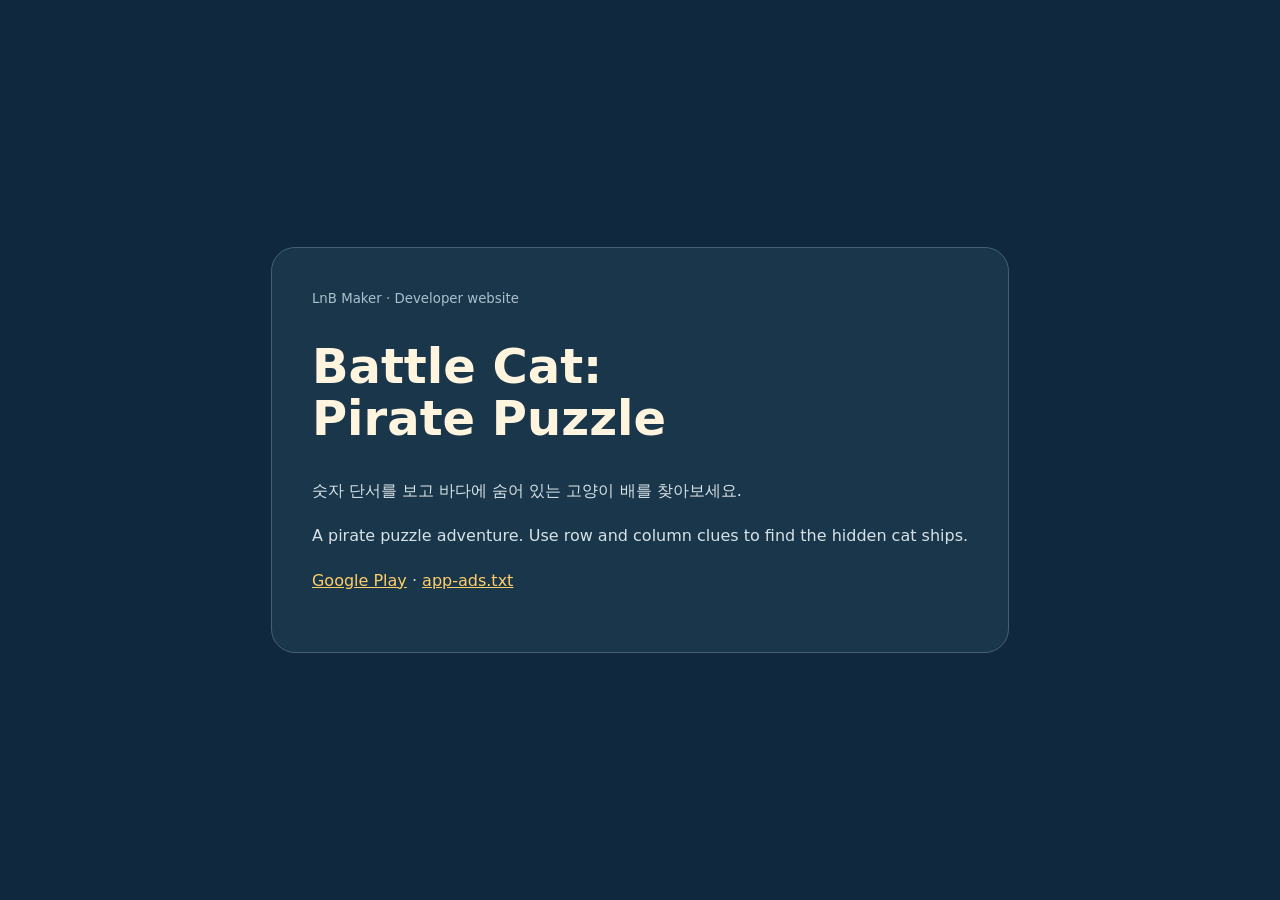
==== index.html @ ea2396e1 "Create index.html" ====
<!doctype html>
<html lang="ko"><head><meta charset="utf-8"><meta name="viewport" content="width=device-width,initial-scale=1"><title>Battle Cat: Pirate Puzzle · LnB Maker</title><style>body{margin:0;background:#10283d;color:#fff5df;font-family:system-ui,sans-serif;min-height:100vh;display:grid;place-items:center}main{max-width:680px;margin:24px;padding:40px;border:1px solid #446071;border-radius:24px;background:#19364b}h1{font-size:clamp(30px,6vw,48px);line-height:1.1}p{line-height:1.8;color:#d6e2e6}a{color:#ffce67}small{color:#aac0cc}</style></head><body><main><small>LnB Maker · Developer website</small><h1>Battle Cat:<br>Pirate Puzzle</h1><p>숫자 단서를 보고 바다에 숨어 있는 고양이 배를 찾아보세요.</p><p>A pirate puzzle adventure. Use row and column clues to find the hidden cat ships.</p><p><a href="https://play.google.com/store/apps/details?id=io.lnbmaker.battlecat">Google Play</a> · <a href="/app-ads.txt">app-ads.txt</a></p></main></body></html>
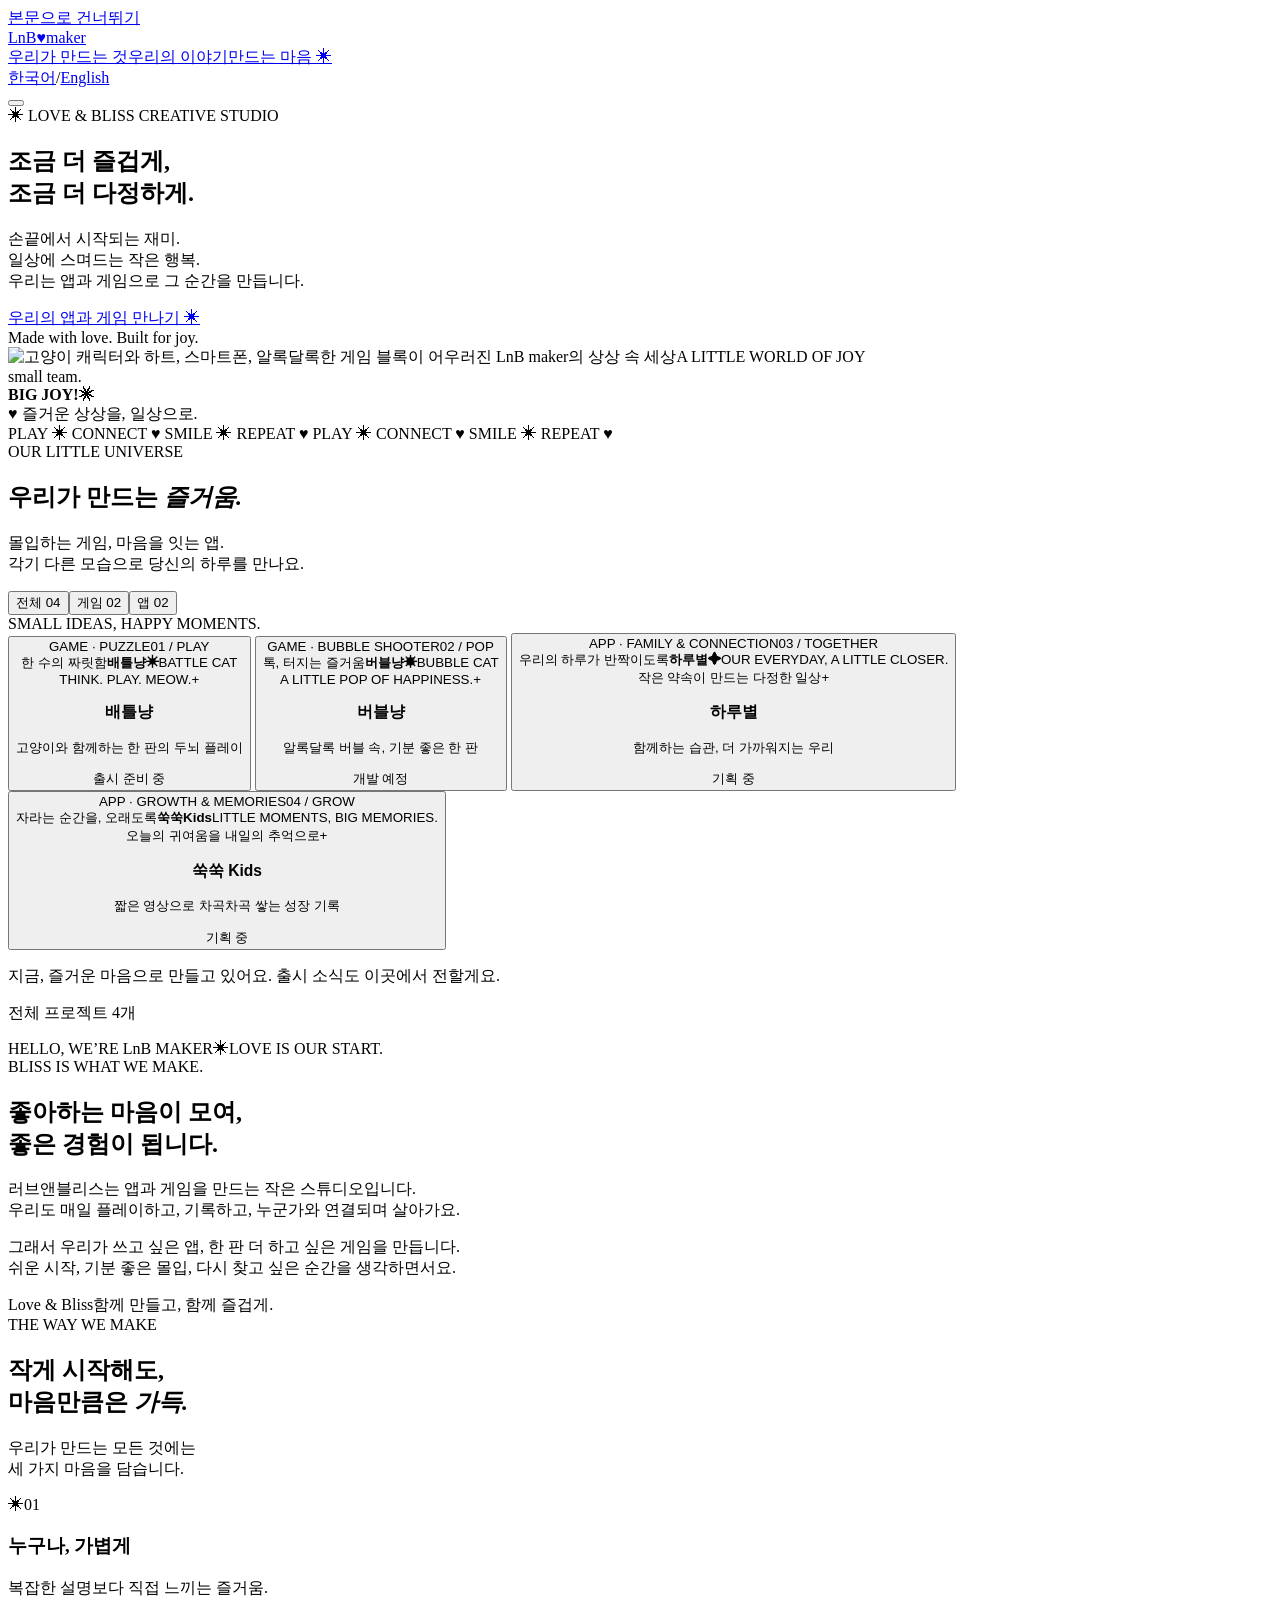
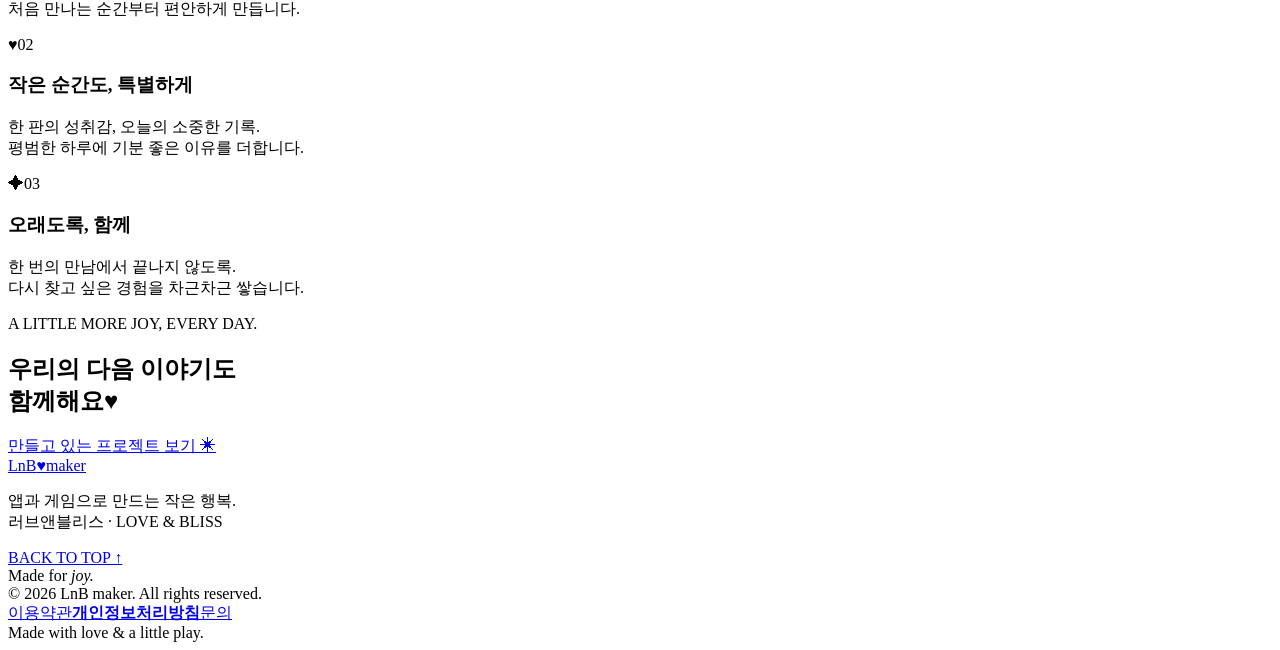
==== commit f5f8489b: "Restore LnB maker homepage" ====
--- a/index.html
+++ b/index.html
@@ -1,2 +1,33 @@
 <!doctype html>
-<html lang="ko"><head><meta charset="utf-8"><meta name="viewport" content="width=device-width,initial-scale=1"><title>Battle Cat: Pirate Puzzle · LnB Maker</title><style>body{margin:0;background:#10283d;color:#fff5df;font-family:system-ui,sans-serif;min-height:100vh;display:grid;place-items:center}main{max-width:680px;margin:24px;padding:40px;border:1px solid #446071;border-radius:24px;background:#19364b}h1{font-size:clamp(30px,6vw,48px);line-height:1.1}p{line-height:1.8;color:#d6e2e6}a{color:#ffce67}small{color:#aac0cc}</style></head><body><main><small>LnB Maker · Developer website</small><h1>Battle Cat:<br>Pirate Puzzle</h1><p>숫자 단서를 보고 바다에 숨어 있는 고양이 배를 찾아보세요.</p><p>A pirate puzzle adventure. Use row and column clues to find the hidden cat ships.</p><p><a href="https://play.google.com/store/apps/details?id=io.lnbmaker.battlecat">Google Play</a> · <a href="/app-ads.txt">app-ads.txt</a></p></main></body></html>
+<html lang="ko">
+<head>
+<meta charset="utf-8"><meta name="viewport" content="width=device-width,initial-scale=1">
+<title>LnB maker — 즐거움을 만드는 우리</title>
+<meta name="description" content="러브앤블리스, LnB maker. 손끝의 재미부터 일상의 따뜻한 연결까지, 앱과 게임을 만듭니다.">
+<meta name="theme-color" content="#fcf9f2">
+<link rel="icon" type="image/svg+xml" href="data:image/svg+xml,%3Csvg xmlns='http://www.w3.org/2000/svg' viewBox='0 0 64 64'%3E%3Crect width='64' height='64' rx='18' fill='%23432c27'/%3E%3Ctext x='12' y='45' font-family='Arial' font-weight='900' font-size='40' fill='%23ffd966'%3EL%3C/text%3E%3Ccircle cx='46' cy='43' r='7' fill='%23ff7098'/%3E%3C/svg%3E">
+<link rel="stylesheet" href="https://lnbmaker.github.io/style.css">
+<link rel="alternate" hreflang="ko" href="index.html">
+<link rel="alternate" hreflang="en" href="https://lnbmaker.github.io/en.html">
+</head>
+<body>
+<a class="skip" href="#main">본문으로 건너뛰기</a>
+<header class="header"><a class="logo" href="#" aria-label="LnB maker 홈">LnB<span class="logo-heart">♥</span><span class="maker">maker</span></a><nav aria-label="주 메뉴" id="nav"><a href="#work">우리가 만드는 것</a><a href="#about">우리의 이야기</a><a class="nav-pill" href="#values">만드는 마음 <span>✳</span></a></nav><div class="language-switch" role="group" aria-label="언어 선택"><a href="index.html" lang="ko" aria-current="page">한국어</a><span aria-hidden="true">/</span><a href="en.html" lang="en">English</a></div><button class="menu" aria-expanded="false" aria-controls="nav" aria-label="메뉴 열기"><span></span><span></span></button></header>
+<main id="main">
+<section class="hero wrap" aria-labelledby="hero-title"><div class="hero-copy"><div class="eyebrow"><span class="tiny-star">✳</span> LOVE & BLISS CREATIVE STUDIO</div><h1 id="hero-title">조금 더 즐겁게,<br>조금 더 <span class="pink-word">다정하게.</span></h1><p class="hero-description">손끝에서 시작되는 재미.<br>일상에 스며드는 작은 행복.<br>우리는 앱과 게임으로 그 순간을 만듭니다.</p><a class="button dark" href="#work">우리의 앱과 게임 만나기 <span>✳</span></a><div class="hero-note"><span class="note-line"></span> Made with love. Built for joy.</div></div><div class="hero-visual"><div class="art-frame"><img src="https://lnbmaker.github.io/assets/brand-world.webp" alt="고양이 캐릭터와 하트, 스마트폰, 알록달록한 게임 블록이 어우러진 LnB maker의 상상 속 세상" width="1536" height="1024" fetchpriority="high"><span class="art-caption">A LITTLE WORLD OF JOY</span></div><div class="round-sticker">small team.<br><b>BIG JOY!</b><span>✷</span></div><div class="visual-label"><span>♥</span> 즐거운 상상을, 일상으로.</div></div></section>
+<div class="ribbon" aria-label="Play, Connect, Smile, Repeat"><div>PLAY <span>✳</span> CONNECT <span>♥</span> SMILE <span>✳</span> REPEAT <span>♥</span> PLAY <span>✳</span> CONNECT <span>♥</span> SMILE <span>✳</span> REPEAT <span>♥</span></div></div>
+<section class="work wrap" id="work" aria-labelledby="work-title"><div class="section-top"><div><div class="eyebrow">OUR LITTLE UNIVERSE</div><h2 id="work-title">우리가 만드는 <em>즐거움.</em></h2></div><p>몰입하는 게임, 마음을 잇는 앱.<br>각기 다른 모습으로 당신의 하루를 만나요.</p></div><div class="filter-row"><div class="filters" role="group" aria-label="프로젝트 종류"><button class="filter active" data-filter="all" aria-pressed="true">전체 <span>04</span></button><button class="filter" data-filter="game" aria-pressed="false">게임 <span>02</span></button><button class="filter" data-filter="app" aria-pressed="false">앱 <span>02</span></button></div><span class="work-aside">SMALL IDEAS, HAPPY MOMENTS.</span></div>
+<div class="projects">
+<button class="project" data-category="game" data-project="battle"><div class="project-art battle"><span class="card-tag">GAME · PUZZLE</span><span class="project-number">01 / PLAY</span><div class="type-art"><span class="type-small">한 수의 짜릿함</span><strong>배틀냥<span class="type-symbol">✳</span></strong><span class="type-en">BATTLE CAT</span></div><span class="art-bottom">THINK. PLAY. MEOW.</span><span class="plus" aria-hidden="true">+</span></div><div class="project-meta"><div><h3>배틀냥</h3><p>고양이와 함께하는 한 판의 두뇌 플레이</p></div><span class="status">출시 준비 중</span></div></button>
+<button class="project" data-category="game" data-project="bubble"><div class="project-art bubble"><span class="card-tag">GAME · BUBBLE SHOOTER</span><span class="project-number">02 / POP</span><div class="type-art"><span class="type-small">톡, 터지는 즐거움</span><strong>버블냥<span class="type-symbol">✴</span></strong><span class="type-en">BUBBLE CAT</span></div><span class="art-bottom">A LITTLE POP OF HAPPINESS.</span><span class="plus" aria-hidden="true">+</span></div><div class="project-meta"><div><h3>버블냥</h3><p>알록달록 버블 속, 기분 좋은 한 판</p></div><span class="status">개발 예정</span></div></button>
+<button class="project" data-category="app" data-project="haru"><div class="project-art haru"><span class="card-tag">APP · FAMILY & CONNECTION</span><span class="project-number">03 / TOGETHER</span><div class="type-art"><span class="type-small">우리의 하루가 반짝이도록</span><strong>하루별<span class="type-symbol">✦</span></strong><span class="type-en">OUR EVERYDAY, A LITTLE CLOSER.</span></div><span class="art-bottom">작은 약속이 만드는 다정한 일상</span><span class="plus" aria-hidden="true">+</span></div><div class="project-meta"><div><h3>하루별</h3><p>함께하는 습관, 더 가까워지는 우리</p></div><span class="status">기획 중</span></div></button>
+<button class="project" data-category="app" data-project="ssuk"><div class="project-art ssuk"><span class="card-tag">APP · GROWTH & MEMORIES</span><span class="project-number">04 / GROW</span><div class="type-art"><span class="type-small">자라는 순간을, 오래도록</span><strong>쑥쑥<span class="kids">Kids</span></strong><span class="type-en">LITTLE MOMENTS, BIG MEMORIES.</span></div><span class="art-bottom">오늘의 귀여움을 내일의 추억으로</span><span class="plus" aria-hidden="true">+</span></div><div class="project-meta"><div><h3>쑥쑥 Kids</h3><p>짧은 영상으로 차곡차곡 쌓는 성장 기록</p></div><span class="status">기획 중</span></div></button>
+</div><p class="project-footnote">지금, 즐거운 마음으로 만들고 있어요. 출시 소식도 이곳에서 전할게요.</p><p class="sr-only" id="filter-result" aria-live="polite">전체 프로젝트 4개</p></section>
+<section class="about" id="about" aria-labelledby="about-title"><div class="about-inner wrap"><div class="about-label"><span class="eyebrow">HELLO, WE’RE LnB MAKER</span><span class="big-asterisk" aria-hidden="true">✳</span><span class="about-mini">LOVE IS OUR START.<br>BLISS IS WHAT WE MAKE.</span></div><div class="about-copy"><h2 id="about-title">좋아하는 마음이 모여,<br><span>좋은 경험이 됩니다.</span></h2><p>러브앤블리스는 앱과 게임을 만드는 작은 스튜디오입니다.<br class="desktop-break"> 우리도 매일 플레이하고, 기록하고, 누군가와 연결되며 살아가요.</p><p>그래서 우리가 쓰고 싶은 앱, 한 판 더 하고 싶은 게임을 만듭니다.<br class="desktop-break"> 쉬운 시작, 기분 좋은 몰입, 다시 찾고 싶은 순간을 생각하면서요.</p><div class="signature">Love & Bliss<span>함께 만들고, 함께 즐겁게.</span></div></div></div></section>
+<section class="values wrap" id="values" aria-labelledby="values-title"><div class="section-top"><div><div class="eyebrow">THE WAY WE MAKE</div><h2 id="values-title">작게 시작해도,<br>마음만큼은 <em>가득.</em></h2></div><p>우리가 만드는 모든 것에는<br>세 가지 마음을 담습니다.</p></div><div class="value-grid"><article><span class="value-icon pink">✳</span><span class="value-no">01</span><h3>누구나, 가볍게</h3><p>복잡한 설명보다 직접 느끼는 즐거움.<br>처음 만나는 순간부터 편안하게 만듭니다.</p></article><article><span class="value-icon yellow">♥</span><span class="value-no">02</span><h3>작은 순간도, 특별하게</h3><p>한 판의 성취감, 오늘의 소중한 기록.<br>평범한 하루에 기분 좋은 이유를 더합니다.</p></article><article><span class="value-icon mint">✦</span><span class="value-no">03</span><h3>오래도록, 함께</h3><p>한 번의 만남에서 끝나지 않도록.<br>다시 찾고 싶은 경험을 차근차근 쌓습니다.</p></article></div></section>
+<section class="closing wrap"><div><span class="eyebrow">A LITTLE MORE JOY, EVERY DAY.</span><h2>우리의 다음 이야기도<br>함께해요<span>♥</span></h2></div><a class="button dark" href="#work">만들고 있는 프로젝트 보기 <span>✳</span></a></section>
+</main>
+<footer class="footer"><div class="footer-top wrap"><a class="logo" href="#" aria-label="맨 위로">LnB<span class="logo-heart">♥</span><span class="maker">maker</span></a><p>앱과 게임으로 만드는 작은 행복.<br>러브앤블리스 · LOVE & BLISS</p><a href="#main" class="top-link">BACK TO TOP ↑</a></div><div class="footer-word" aria-hidden="true">Made for <i>joy.</i></div><div class="footer-bottom wrap"><span>© 2026 LnB maker. All rights reserved.</span><nav class="footer-legal" aria-label="약관 및 정책"><a href="https://lnbmaker.github.io/terms-ko.html">이용약관</a><a href="https://lnbmaker.github.io/privacy-ko.html"><b>개인정보처리방침</b></a><a href="mailto:admin.lnbmaker@gmail.com">문의</a></nav><span>Made with love & a little play.</span></div></footer>
+<dialog id="project-dialog" aria-labelledby="dialog-title"><button class="dialog-close" aria-label="상세 소개 닫기">×</button><div class="dialog-kicker"></div><h2 id="dialog-title"></h2><p class="dialog-subtitle"></p><p class="dialog-description"></p><div class="dialog-details"></div><p class="dialog-status"></p><button class="button dark dialog-done">다른 프로젝트도 보기</button></dialog>
+<script src="https://lnbmaker.github.io/script.js"></script>
+</body></html>
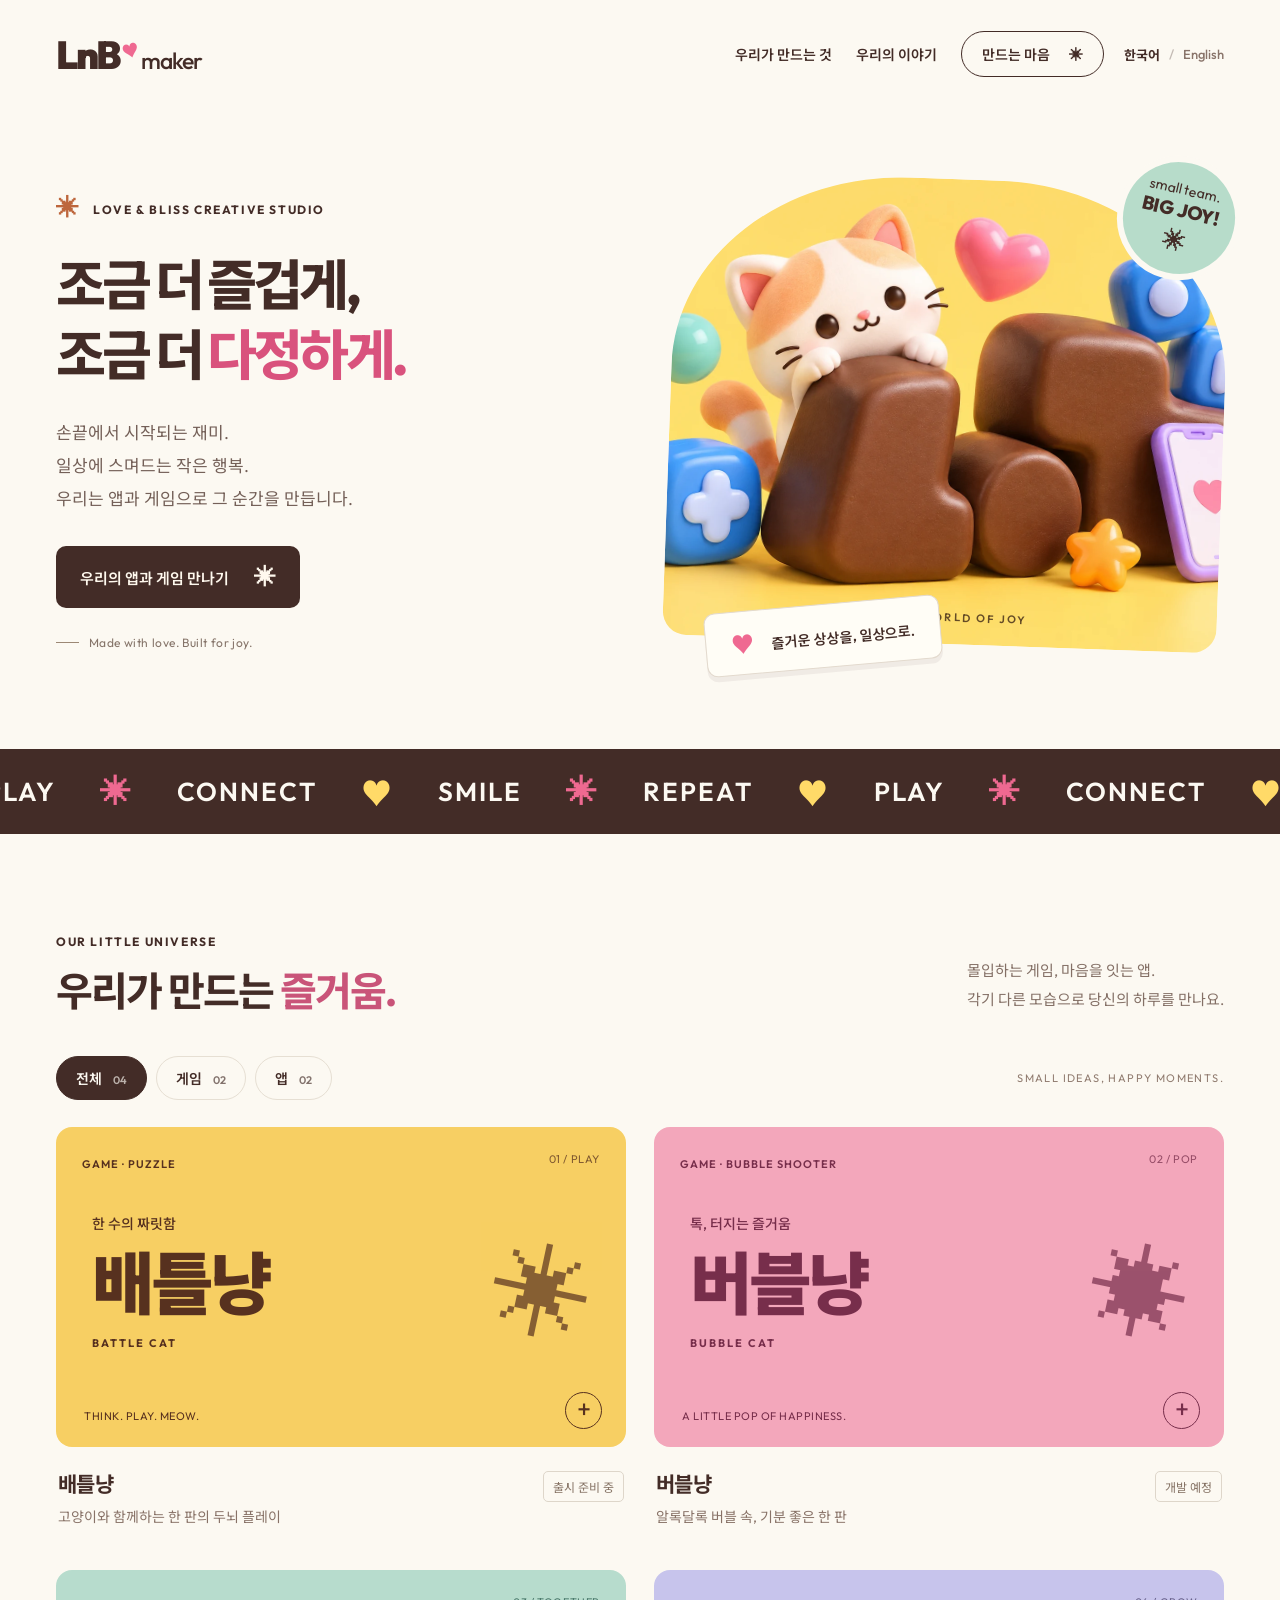
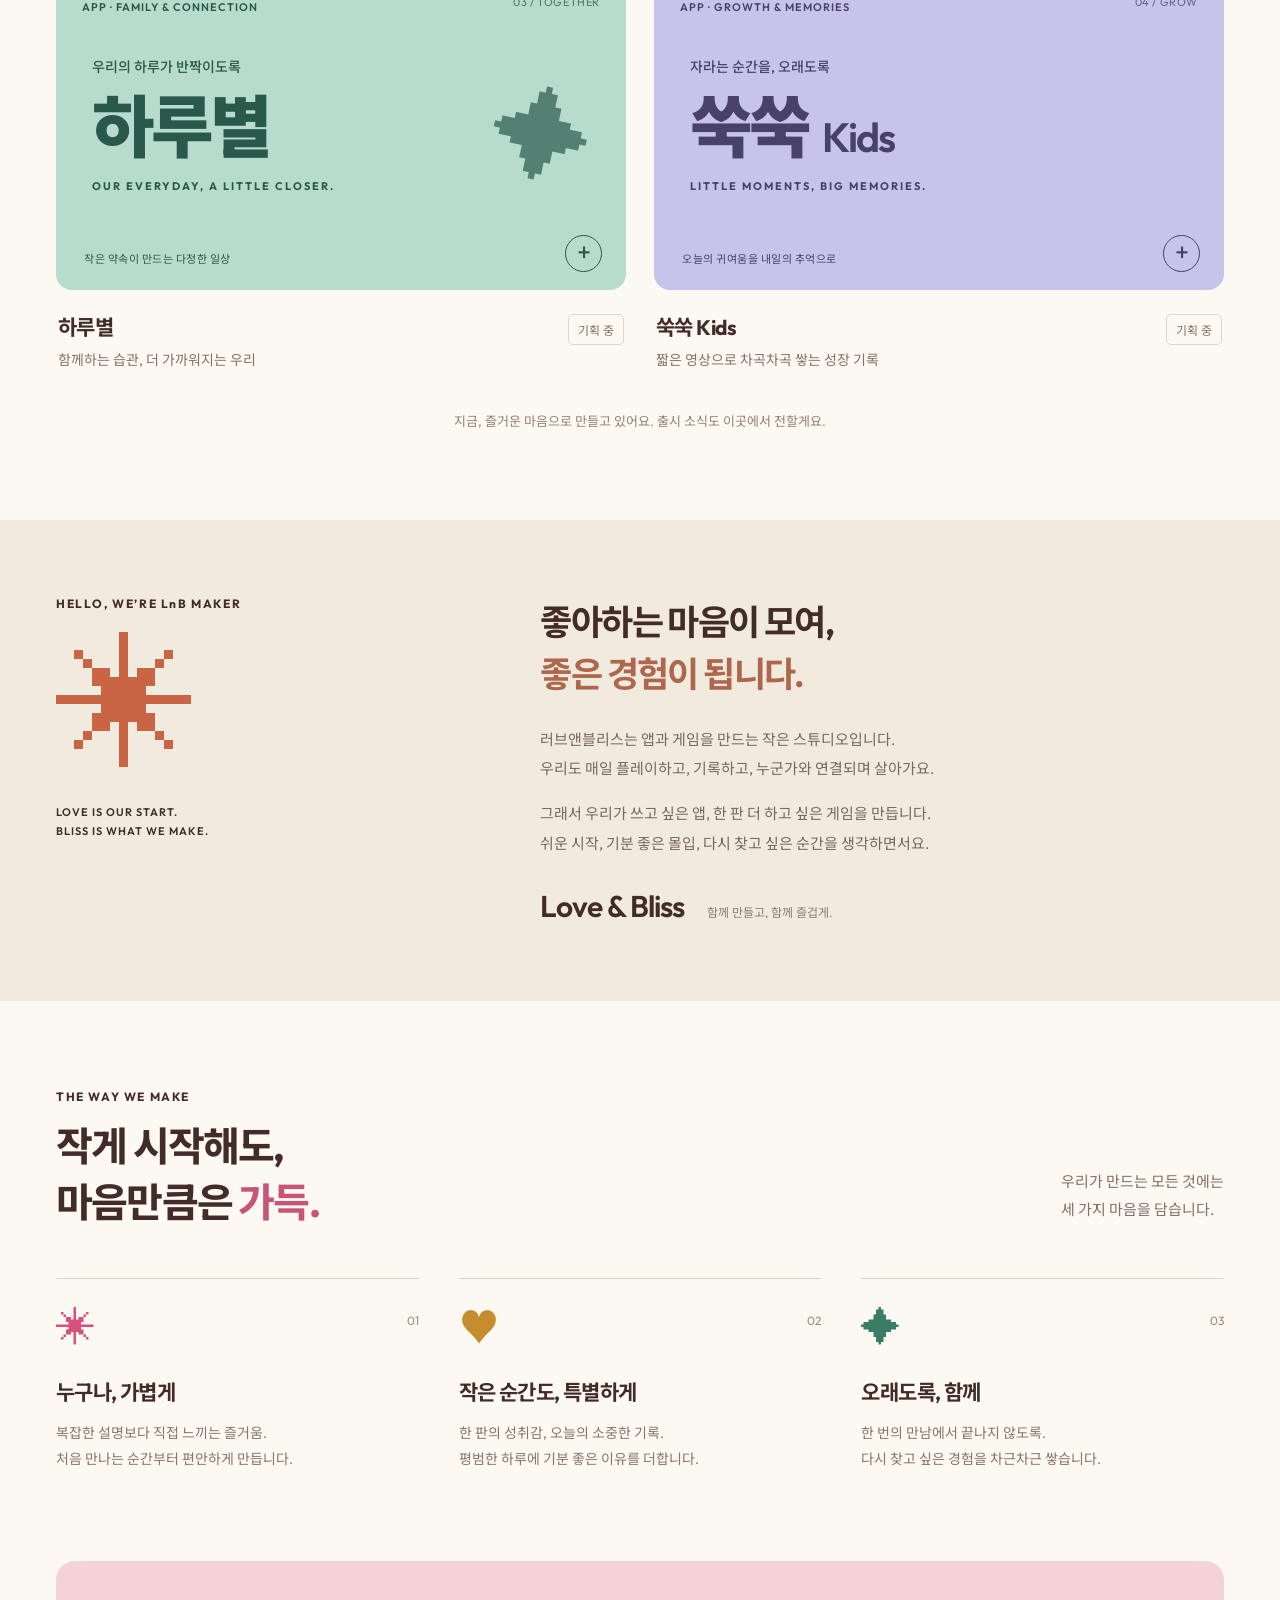
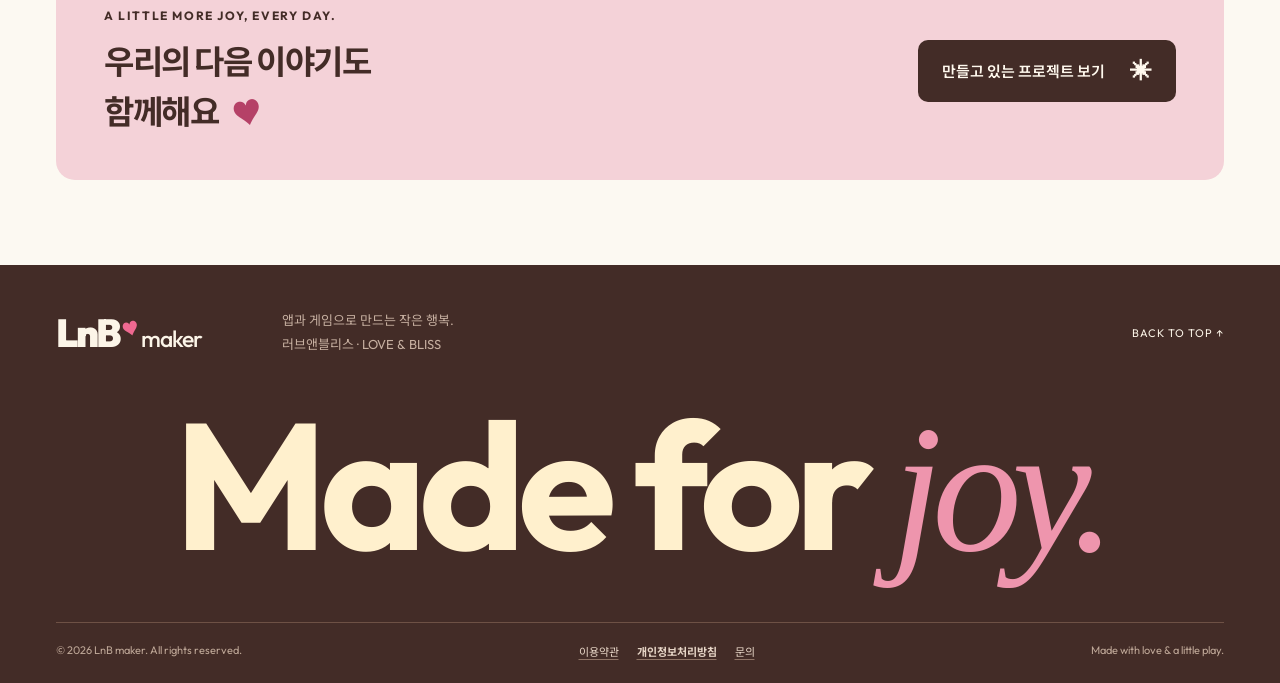
==== commit 30b6b1a4: "Migrate all LnB website pages and assets locally; preserve app-ads.txt" ====
--- a/index.html
+++ b/index.html
@@ -6,15 +6,15 @@
 <meta name="description" content="러브앤블리스, LnB maker. 손끝의 재미부터 일상의 따뜻한 연결까지, 앱과 게임을 만듭니다.">
 <meta name="theme-color" content="#fcf9f2">
 <link rel="icon" type="image/svg+xml" href="data:image/svg+xml,%3Csvg xmlns='http://www.w3.org/2000/svg' viewBox='0 0 64 64'%3E%3Crect width='64' height='64' rx='18' fill='%23432c27'/%3E%3Ctext x='12' y='45' font-family='Arial' font-weight='900' font-size='40' fill='%23ffd966'%3EL%3C/text%3E%3Ccircle cx='46' cy='43' r='7' fill='%23ff7098'/%3E%3C/svg%3E">
-<link rel="stylesheet" href="https://lnbmaker.github.io/style.css">
+<link rel="stylesheet" href="style.css">
 <link rel="alternate" hreflang="ko" href="index.html">
-<link rel="alternate" hreflang="en" href="https://lnbmaker.github.io/en.html">
+<link rel="alternate" hreflang="en" href="en.html">
 </head>
 <body>
 <a class="skip" href="#main">본문으로 건너뛰기</a>
 <header class="header"><a class="logo" href="#" aria-label="LnB maker 홈">LnB<span class="logo-heart">♥</span><span class="maker">maker</span></a><nav aria-label="주 메뉴" id="nav"><a href="#work">우리가 만드는 것</a><a href="#about">우리의 이야기</a><a class="nav-pill" href="#values">만드는 마음 <span>✳</span></a></nav><div class="language-switch" role="group" aria-label="언어 선택"><a href="index.html" lang="ko" aria-current="page">한국어</a><span aria-hidden="true">/</span><a href="en.html" lang="en">English</a></div><button class="menu" aria-expanded="false" aria-controls="nav" aria-label="메뉴 열기"><span></span><span></span></button></header>
 <main id="main">
-<section class="hero wrap" aria-labelledby="hero-title"><div class="hero-copy"><div class="eyebrow"><span class="tiny-star">✳</span> LOVE & BLISS CREATIVE STUDIO</div><h1 id="hero-title">조금 더 즐겁게,<br>조금 더 <span class="pink-word">다정하게.</span></h1><p class="hero-description">손끝에서 시작되는 재미.<br>일상에 스며드는 작은 행복.<br>우리는 앱과 게임으로 그 순간을 만듭니다.</p><a class="button dark" href="#work">우리의 앱과 게임 만나기 <span>✳</span></a><div class="hero-note"><span class="note-line"></span> Made with love. Built for joy.</div></div><div class="hero-visual"><div class="art-frame"><img src="https://lnbmaker.github.io/assets/brand-world.webp" alt="고양이 캐릭터와 하트, 스마트폰, 알록달록한 게임 블록이 어우러진 LnB maker의 상상 속 세상" width="1536" height="1024" fetchpriority="high"><span class="art-caption">A LITTLE WORLD OF JOY</span></div><div class="round-sticker">small team.<br><b>BIG JOY!</b><span>✷</span></div><div class="visual-label"><span>♥</span> 즐거운 상상을, 일상으로.</div></div></section>
+<section class="hero wrap" aria-labelledby="hero-title"><div class="hero-copy"><div class="eyebrow"><span class="tiny-star">✳</span> LOVE & BLISS CREATIVE STUDIO</div><h1 id="hero-title">조금 더 즐겁게,<br>조금 더 <span class="pink-word">다정하게.</span></h1><p class="hero-description">손끝에서 시작되는 재미.<br>일상에 스며드는 작은 행복.<br>우리는 앱과 게임으로 그 순간을 만듭니다.</p><a class="button dark" href="#work">우리의 앱과 게임 만나기 <span>✳</span></a><div class="hero-note"><span class="note-line"></span> Made with love. Built for joy.</div></div><div class="hero-visual"><div class="art-frame"><img src="assets/brand-world.webp" alt="고양이 캐릭터와 하트, 스마트폰, 알록달록한 게임 블록이 어우러진 LnB maker의 상상 속 세상" width="1536" height="1024" fetchpriority="high"><span class="art-caption">A LITTLE WORLD OF JOY</span></div><div class="round-sticker">small team.<br><b>BIG JOY!</b><span>✷</span></div><div class="visual-label"><span>♥</span> 즐거운 상상을, 일상으로.</div></div></section>
 <div class="ribbon" aria-label="Play, Connect, Smile, Repeat"><div>PLAY <span>✳</span> CONNECT <span>♥</span> SMILE <span>✳</span> REPEAT <span>♥</span> PLAY <span>✳</span> CONNECT <span>♥</span> SMILE <span>✳</span> REPEAT <span>♥</span></div></div>
 <section class="work wrap" id="work" aria-labelledby="work-title"><div class="section-top"><div><div class="eyebrow">OUR LITTLE UNIVERSE</div><h2 id="work-title">우리가 만드는 <em>즐거움.</em></h2></div><p>몰입하는 게임, 마음을 잇는 앱.<br>각기 다른 모습으로 당신의 하루를 만나요.</p></div><div class="filter-row"><div class="filters" role="group" aria-label="프로젝트 종류"><button class="filter active" data-filter="all" aria-pressed="true">전체 <span>04</span></button><button class="filter" data-filter="game" aria-pressed="false">게임 <span>02</span></button><button class="filter" data-filter="app" aria-pressed="false">앱 <span>02</span></button></div><span class="work-aside">SMALL IDEAS, HAPPY MOMENTS.</span></div>
 <div class="projects">
@@ -27,7 +27,7 @@
 <section class="values wrap" id="values" aria-labelledby="values-title"><div class="section-top"><div><div class="eyebrow">THE WAY WE MAKE</div><h2 id="values-title">작게 시작해도,<br>마음만큼은 <em>가득.</em></h2></div><p>우리가 만드는 모든 것에는<br>세 가지 마음을 담습니다.</p></div><div class="value-grid"><article><span class="value-icon pink">✳</span><span class="value-no">01</span><h3>누구나, 가볍게</h3><p>복잡한 설명보다 직접 느끼는 즐거움.<br>처음 만나는 순간부터 편안하게 만듭니다.</p></article><article><span class="value-icon yellow">♥</span><span class="value-no">02</span><h3>작은 순간도, 특별하게</h3><p>한 판의 성취감, 오늘의 소중한 기록.<br>평범한 하루에 기분 좋은 이유를 더합니다.</p></article><article><span class="value-icon mint">✦</span><span class="value-no">03</span><h3>오래도록, 함께</h3><p>한 번의 만남에서 끝나지 않도록.<br>다시 찾고 싶은 경험을 차근차근 쌓습니다.</p></article></div></section>
 <section class="closing wrap"><div><span class="eyebrow">A LITTLE MORE JOY, EVERY DAY.</span><h2>우리의 다음 이야기도<br>함께해요<span>♥</span></h2></div><a class="button dark" href="#work">만들고 있는 프로젝트 보기 <span>✳</span></a></section>
 </main>
-<footer class="footer"><div class="footer-top wrap"><a class="logo" href="#" aria-label="맨 위로">LnB<span class="logo-heart">♥</span><span class="maker">maker</span></a><p>앱과 게임으로 만드는 작은 행복.<br>러브앤블리스 · LOVE & BLISS</p><a href="#main" class="top-link">BACK TO TOP ↑</a></div><div class="footer-word" aria-hidden="true">Made for <i>joy.</i></div><div class="footer-bottom wrap"><span>© 2026 LnB maker. All rights reserved.</span><nav class="footer-legal" aria-label="약관 및 정책"><a href="https://lnbmaker.github.io/terms-ko.html">이용약관</a><a href="https://lnbmaker.github.io/privacy-ko.html"><b>개인정보처리방침</b></a><a href="mailto:admin.lnbmaker@gmail.com">문의</a></nav><span>Made with love & a little play.</span></div></footer>
+<footer class="footer"><div class="footer-top wrap"><a class="logo" href="#" aria-label="맨 위로">LnB<span class="logo-heart">♥</span><span class="maker">maker</span></a><p>앱과 게임으로 만드는 작은 행복.<br>러브앤블리스 · LOVE & BLISS</p><a href="#main" class="top-link">BACK TO TOP ↑</a></div><div class="footer-word" aria-hidden="true">Made for <i>joy.</i></div><div class="footer-bottom wrap"><span>© 2026 LnB maker. All rights reserved.</span><nav class="footer-legal" aria-label="약관 및 정책"><a href="terms-ko.html">이용약관</a><a href="privacy-ko.html"><b>개인정보처리방침</b></a><a href="mailto:admin.lnbmaker@gmail.com">문의</a></nav><span>Made with love & a little play.</span></div></footer>
 <dialog id="project-dialog" aria-labelledby="dialog-title"><button class="dialog-close" aria-label="상세 소개 닫기">×</button><div class="dialog-kicker"></div><h2 id="dialog-title"></h2><p class="dialog-subtitle"></p><p class="dialog-description"></p><div class="dialog-details"></div><p class="dialog-status"></p><button class="button dark dialog-done">다른 프로젝트도 보기</button></dialog>
-<script src="https://lnbmaker.github.io/script.js"></script>
+<script src="script.js"></script>
 </body></html>
--- a/style.css
+++ b/style.css
@@ -0,0 +1,10 @@
+@import url('https://fonts.googleapis.com/css2?family=Noto+Sans+KR:wght@400;500;600;700;800;900&family=Outfit:wght@400;500;600;700;800;900&display=swap');
+:root{--paper:#fcf9f2;--ink:#432c27;--pink:#ef6991;--yellow:#ffda68;--line:#e6dfd3}*{box-sizing:border-box}html{scroll-behavior:smooth;scroll-padding-top:100px}body{margin:0;background:var(--paper);color:var(--ink);font-family:'Outfit','Noto Sans KR',sans-serif;font-size:16px;-webkit-font-smoothing:antialiased}button,a{-webkit-tap-highlight-color:transparent}button{font:inherit;color:inherit}a{color:inherit;text-decoration:none}button{cursor:pointer}button:focus-visible,a:focus-visible{outline:3px solid #2867c7;outline-offset:6px}.wrap{max-width:1300px;width:calc(100% - 112px);margin:auto}.header{height:108px;display:flex;align-items:center;justify-content:space-between;max-width:1440px;padding:0 56px;margin:auto}.logo{display:inline-flex;align-items:baseline;font-size:39px;font-weight:900;letter-spacing:-2.5px;white-space:nowrap}.logo-heart{color:var(--pink);font-size:17px;align-self:flex-start;margin:7px 4px 0 2px;transform:rotate(-15deg)}.maker{font-size:23px;letter-spacing:-1px;font-weight:500;margin-left:1px}.header nav{display:flex;align-items:center;gap:36px;font-size:14px;font-weight:600}.header nav>a:hover{color:#c54a73}.nav-pill{border:1px solid var(--ink);padding:12px 20px;border-radius:30px}.nav-pill span{margin-left:16px}.menu{display:none}.hero{min-height:600px;padding:63px 0 77px;display:grid;grid-template-columns:1.02fr 1fr;align-items:center;gap:48px}.eyebrow{font-size:12px;letter-spacing:1.6px;font-weight:700}.tiny-star{font-size:23px;margin-right:9px;color:#bd663c;vertical-align:-2px}.hero h1{font-size:clamp(40px,4.25vw,61px);line-height:1.3;letter-spacing:-3.8px;font-weight:800;margin:28px 0 25px;word-break:keep-all}.pink-word{color:#d9527d;position:relative}.hero-description{font-size:17px;line-height:1.95;color:#746058;margin:0 0 31px}.button{display:inline-flex;align-items:center;justify-content:center;gap:25px;padding:17px 24px;border:0;border-radius:10px;font-weight:600;font-size:15px;transition:transform .2s,background .2s}.button:hover{transform:translateY(-3px);background:#694239}.button span{font-size:22px}.dark{background:var(--ink);color:#fff9ee}.hero-note{margin-top:27px;display:flex;gap:10px;align-items:center;font-size:12px;color:#86756a;letter-spacing:.4px}.note-line{width:23px;height:1px;background:#9c8875}.hero-visual{position:relative;min-width:0;padding:8px 0 28px}.art-frame{height:465px;border-radius:42% 42% 24px 24px;overflow:hidden;background:#ffdf75;position:relative;transform:rotate(2deg)}.art-frame img{height:100%;width:100%;object-fit:cover;display:block}.art-caption{position:absolute;bottom:20px;left:0;width:100%;text-align:center;letter-spacing:2.1px;font-size:11px;font-weight:600;color:#654c26}.round-sticker{position:absolute;right:-17px;top:-15px;background:#b7dcca;border:6px solid var(--paper);width:124px;height:124px;border-radius:50%;text-align:center;display:flex;flex-direction:column;justify-content:center;transform:rotate(13deg);font-size:14px;line-height:1.3}.round-sticker b{font-size:19px;font-weight:800}.round-sticker span{font-size:23px;margin-top:3px}.visual-label{position:absolute;bottom:4px;left:35px;background:#fffdf6;padding:14px 25px;border:1px solid #e3dace;border-radius:11px;box-shadow:0 5px 0 #432c2710;transform:rotate(-5deg);font-size:14px;font-weight:600}.visual-label span{color:var(--pink);font-size:23px;margin-right:14px;vertical-align:-2px}.ribbon{overflow:hidden;background:var(--ink);color:var(--paper);padding:20px 0}.ribbon>div{display:flex;width:max-content;gap:44px;align-items:center;font-size:26px;letter-spacing:2px;font-weight:600;transform:translateX(-15px)}.ribbon span{color:var(--pink);font-size:31px}.ribbon span:nth-of-type(even){color:var(--yellow)}.work{padding:100px 0 88px}.section-top{display:flex;align-items:flex-end;justify-content:space-between;gap:28px}.section-top h2{font-size:40px;line-height:1.4;letter-spacing:-1.8px;font-weight:750;margin:14px 0 0}.section-top h2 em{font-style:normal;color:#c95479}.section-top>p{font-size:15px;line-height:1.9;color:#847066;margin:0 0 5px}.filter-row{display:flex;justify-content:space-between;align-items:center;margin:37px 0 27px}.filters{display:flex;gap:9px}.filter{border:1px solid var(--line);border-radius:28px;background:transparent;padding:11px 19px;font-size:14px;font-weight:600}.filter span{font-size:11px;margin-left:8px;opacity:.65}.filter.active{background:var(--ink);border-color:var(--ink);color:var(--paper)}.filter:hover:not(.active){background:#eee7dd}.work-aside{font-size:11px;letter-spacing:1.4px;color:#917c70}.projects{display:grid;grid-template-columns:1fr 1fr;gap:42px 28px}.project{display:block;background:none;border:0;padding:0;text-align:left;width:100%;min-width:0}.project[hidden]{display:none}.project-art{height:320px;border-radius:16px;position:relative;overflow:hidden;padding:25px 26px;transition:transform .25s}.project:hover .project-art{transform:translateY(-5px)}.battle{background:#f7cf63;color:#57311f}.bubble{background:#f3a7bb;color:#772e4b}.haru{background:#b7dccd;color:#28594c}.ssuk{background:#c7c4ec;color:#49416c}.card-tag{font-size:11px;font-weight:600;letter-spacing:1px}.project-number{float:right;font-size:11px;opacity:.75;letter-spacing:.6px}.type-art{position:absolute;top:86px;left:36px;right:28px}.type-small{display:block;font-size:14px;font-weight:500;margin-bottom:6px}.type-art strong{display:block;font-weight:900;font-size:68px;letter-spacing:-4px;line-height:1.35}.type-symbol{position:absolute;right:9px;top:14px;font-size:100px;font-weight:400;transform:rotate(12deg);opacity:.7}.type-en{font-size:11px;font-weight:700;letter-spacing:2px}.kids{font-family:'Outfit',sans-serif;font-size:41px;letter-spacing:-2px;margin-left:14px;font-weight:600}.art-bottom{position:absolute;left:28px;bottom:24px;font-size:11px;letter-spacing:.5px}.plus{position:absolute;right:24px;bottom:18px;border:1px solid currentColor;width:37px;height:37px;border-radius:50%;text-align:center;line-height:32px;font-size:26px;font-weight:400;transition:transform .25s}.project:hover .plus{transform:rotate(90deg)}.project-meta{display:flex;justify-content:space-between;align-items:flex-start;gap:14px;padding:21px 2px 0}.project-meta h3{font-size:21px;letter-spacing:-.6px;margin:0 0 8px}.project-meta p{font-size:14px;line-height:1.6;color:#887267;margin:0}.status{white-space:nowrap;border:1px solid #ded6ca;padding:6px 9px;border-radius:5px;font-size:12px;color:#857264;margin-top:3px}.project-footnote{margin:38px 0 0;text-align:center;font-size:13px;color:#938276;line-height:1.7}.about{background:#f0eadf;padding:76px 0}.about-inner{display:grid;grid-template-columns:1fr 1.65fr;gap:70px}.about-label{display:flex;flex-direction:column;align-items:flex-start}.big-asterisk{font-size:144px;line-height:1.2;color:#c96544;margin:12px 0 7px;font-family:Arial,sans-serif}.about-mini{font-size:11px;font-weight:600;line-height:1.8;letter-spacing:1px}.about-copy h2{font-size:35px;line-height:1.5;letter-spacing:-1.6px;margin:0 0 24px}.about-copy h2>span{color:#ae674c}.about-copy p{font-size:15px;line-height:1.95;color:#7c695e;margin:0 0 16px;word-break:keep-all}.signature{margin-top:29px;font-size:30px;letter-spacing:-1px;font-weight:600}.signature span{display:inline-block;margin-left:23px;font-size:12px;font-weight:400;letter-spacing:0;color:#907c6d}.values{padding:88px 0 74px}.value-grid{display:grid;grid-template-columns:repeat(3,1fr);gap:40px;margin-top:48px}.value-grid article{border-top:1px solid #dcd1c2;padding-top:22px;position:relative}.value-icon{font-size:40px;line-height:1.3}.pink{color:#d6517d}.yellow{color:#c68d2e}.mint{color:#397d66}.value-no{float:right;font-size:12px;color:#a18b7b;margin-top:12px}.value-grid h3{font-size:21px;margin:23px 0 12px;letter-spacing:-.6px}.value-grid p{font-size:14px;line-height:1.9;color:#8a7568;word-break:keep-all}.closing{background:#f4d2d8;border-radius:19px;padding:43px 48px;display:flex;justify-content:space-between;align-items:center;margin-bottom:85px;gap:30px}.closing h2{font-size:33px;letter-spacing:-1.4px;line-height:1.5;margin:14px 0 0}.closing h2 span{display:inline-block;margin-left:15px;color:#b54167;font-size:30px;transform:rotate(-12deg)}.footer{background:var(--ink);color:#fcf5e8;padding:43px 0 24px;overflow:hidden}.footer-top{display:flex;align-items:center;justify-content:space-between;gap:25px}.footer-top p{font-size:13px;line-height:1.8;color:#c6afa0;margin:0 auto 0 55px}.top-link{font-size:11px;letter-spacing:1px}.footer-word{text-align:center;font-size:clamp(70px,14vw,202px);font-weight:700;line-height:1.2;letter-spacing:-8px;margin:20px 0 25px;color:#fff0cd;white-space:nowrap}.footer-word i{font-family:Georgia,serif;font-weight:500;color:#ee95ad;letter-spacing:-10px}.footer-bottom{display:flex;justify-content:space-between;padding-top:20px;border-top:1px solid #6e5145;font-size:11px;color:#bea797}.skip{position:fixed;top:-80px;left:20px;background:var(--ink);color:white;padding:14px;z-index:100}.skip:focus{top:10px}.sr-only{position:absolute;width:1px;height:1px;overflow:hidden;clip:rect(0,0,0,0)}dialog{border:0;border-radius:23px;padding:42px;color:var(--ink);background:var(--paper);max-width:580px;width:calc(100% - 32px);max-height:85vh;overflow:auto;box-shadow:0 30px 100px #0003}dialog::backdrop{background:#281b18aa;backdrop-filter:blur(6px)}.dialog-close{position:absolute;top:14px;right:16px;width:40px;height:40px;border-radius:50%;border:1px solid var(--line);background:none;font-size:27px;line-height:30px}.dialog-kicker{font-size:12px;letter-spacing:1px;font-weight:600;margin:9px 0 17px;color:#ad4a68}dialog h2{font-size:40px;letter-spacing:-2px;margin:0 0 8px}.dialog-subtitle{font-size:18px;line-height:1.6;font-weight:600}.dialog-description{font-size:16px;line-height:1.9;color:#7c665d}.dialog-details{display:flex;gap:8px;flex-wrap:wrap;margin:23px 0}.dialog-details span{font-size:13px;background:#ede5d8;padding:8px 12px;border-radius:20px}.dialog-status{border-top:1px solid var(--line);padding-top:18px;font-size:14px;color:#8a7063;line-height:1.7}.dialog-done{margin-top:10px;width:100%}@media(min-width:1500px){.hero{gap:75px}.hero h1{font-size:62px}}@media(max-width:1050px){.wrap{width:calc(100% - 64px)}.header{padding:0 32px}.hero{gap:28px}.hero h1{font-size:43px;letter-spacing:-2.5px}.art-frame{height:410px}.round-sticker{width:104px;height:104px;font-size:12px;right:-10px}.round-sticker b{font-size:16px}.section-top h2{font-size:35px}.type-art strong{font-size:55px}.type-symbol{font-size:78px;right:0}.type-art{left:26px}.project-art{height:290px;padding:23px 20px}.project-number{display:none}.project-meta{display:block}.status{display:inline-block;margin-top:14px}.about-inner{gap:32px;grid-template-columns:1fr 2fr}.about-copy h2{font-size:30px}.signature span{display:block;margin:7px 0 0}.value-grid{gap:25px}.closing{padding:36px}.footer-word{letter-spacing:-5px}}@media(max-width:700px){html{scroll-padding-top:25px}.wrap{width:calc(100% - 40px)}.header{height:86px;padding:0 22px;position:relative}.logo{font-size:34px}.maker{font-size:21px}.header nav{display:none;position:absolute;left:20px;right:20px;top:76px;padding:22px;background:var(--paper);border:1px solid var(--line);border-radius:13px;z-index:20;box-shadow:0 15px 30px #432c2715;align-items:stretch;gap:21px}.header nav.open{display:flex;flex-direction:column}.menu{display:flex;flex-direction:column;justify-content:center;gap:6px;border:1px solid #d7ccbd;border-radius:50%;height:42px;width:42px;background:transparent;padding:11px}.menu span{height:2px;width:100%;background:var(--ink)}.hero{grid-template-columns:1fr;padding:24px 0 52px;gap:40px}.hero .eyebrow{font-size:10px;letter-spacing:1.2px}.hero h1{font-size:clamp(37px,8.9vw,57px);letter-spacing:-2.3px;margin:22px 0}.hero-description{font-size:16px;line-height:1.85;margin-bottom:24px}.hero-note{margin-top:20px}.hero-visual{margin:0 10px}.art-frame{height:370px;border-radius:42% 42% 20px 20px}.round-sticker{right:-12px;top:-12px}.visual-label{left:17px;padding:12px 20px}.ribbon{padding:16px 0}.ribbon>div{font-size:21px;gap:27px}.ribbon span{font-size:26px}.work{padding:58px 0}.section-top{display:block}.section-top h2{font-size:30px;letter-spacing:-1.4px}.section-top>p{font-size:14px;margin:19px 0 0}.filter-row{margin:28px 0 22px}.work-aside{display:none}.filter{padding:10px 17px}.projects{grid-template-columns:1fr;gap:29px}.project-art{height:285px}.type-art{top:76px;left:27px}.type-art strong{font-size:63px}.type-symbol{font-size:86px;right:8px}.project-number{display:inline}.project-meta{display:flex;padding-top:17px;gap:8px}.project-meta h3{font-size:20px}.project-meta p{font-size:13px;max-width:240px}.status{font-size:11px;margin-top:2px;padding:5px 7px}.project-footnote{font-size:12px;max-width:270px;margin:30px auto 0}.about{padding:43px 0}.about-inner{grid-template-columns:1fr;gap:26px}.about-label{position:relative;min-height:45px;justify-content:center}.big-asterisk{position:absolute;right:0;top:-15px;font-size:64px;margin:0}.about-mini{display:none}.about-copy h2{font-size:28px}.about-copy p{font-size:14px}.desktop-break{display:none}.signature{font-size:27px}.signature span{display:inline-block;font-size:11px;margin-left:15px}.values{padding:55px 0 38px}.value-grid{grid-template-columns:1fr;gap:22px;margin-top:29px}.value-grid article{padding-left:64px;padding-top:23px;min-height:150px}.value-icon{position:absolute;left:2px;top:20px}.value-grid h3{margin:1px 0 11px;font-size:19px}.value-grid p{margin:0;font-size:14px}.value-no{margin-top:5px}.closing{padding:30px 24px;display:block;margin-bottom:49px}.closing .eyebrow{font-size:10px}.closing h2{font-size:28px}.closing .button{margin-top:25px;font-size:13px;padding:15px 20px;gap:13px}.footer{padding-top:30px}.footer-top{flex-wrap:wrap;gap:20px}.footer-top p{margin:0;font-size:11px}.top-link{margin-top:0;font-size:10px}.footer-word{font-size:18vw;letter-spacing:-3px;margin:25px 0}.footer-word i{letter-spacing:-4px}.footer-bottom{gap:14px;flex-direction:column;font-size:10px}dialog{padding:33px 25px}dialog h2{font-size:34px}.dialog-subtitle{font-size:16px}.dialog-description{font-size:15px}}@media(prefers-reduced-motion:reduce){html{scroll-behavior:auto}*{transition:none!important}}
+
+/* Korean / English editions */
+.header{gap:20px}.header nav{margin-left:auto;gap:24px}.language-switch{display:flex;align-items:center;gap:9px;white-space:nowrap;font-size:13px;font-weight:500}.language-switch span{opacity:.3}.language-switch a{padding:9px 0;color:#89746a}.language-switch a[aria-current="page"]{color:var(--ink);font-weight:700}.language-switch a:hover{color:#c54a73}html[lang="en"] .hero h1{font-family:'Outfit',sans-serif;font-size:clamp(39px,4.4vw,62px);letter-spacing:-2px;line-height:1.13}html[lang="en"] .section-top h2{letter-spacing:-1px}html[lang="en"] .type-art strong{font-size:49px;letter-spacing:-1.8px;padding-right:58px}html[lang="en"] .type-symbol{font-size:65px;top:34px;right:0}html[lang="en"] .type-en{letter-spacing:1px}html[lang="en"] .kids{font-size:28px;margin-left:8px;letter-spacing:-1px}html[lang="en"] .ssuk .type-art strong{padding-right:0}html[lang="en"] .project-meta{flex-wrap:wrap}html[lang="en"] .project-meta .status{margin-top:0}html[lang="en"] .about-copy h2{font-size:34px;letter-spacing:-.8px}html[lang="en"] .value-grid h3{letter-spacing:-.3px}html[lang="en"] .art-bottom{max-width:calc(100% - 88px);line-height:1.5}html[lang="en"] .signature span{margin-left:15px}html[lang="en"] .visual-label{font-size:13px;padding:14px 17px}
+@media(max-width:1050px){.header{gap:17px}.header nav{gap:18px;font-size:13px}.nav-pill{padding:10px 15px}.nav-pill span{margin-left:9px}html[lang="en"] .type-art strong{font-size:39px}html[lang="en"] .type-symbol{font-size:52px}html[lang="en"] .about-copy h2{font-size:29px}html[lang="en"] .signature span{display:block;margin:7px 0 0}}
+@media(max-width:800px) and (min-width:701px){.header{padding:0 24px;gap:13px}.header nav{gap:14px}.header .logo{font-size:32px}.header .maker{font-size:19px}.nav-pill span{display:none}.language-switch{font-size:12px;gap:6px}}
+@media(max-width:700px){.header{gap:15px}.header .logo{margin-right:auto}.header nav{margin-left:0;font-size:14px;gap:21px}.language-switch{font-size:12px;gap:7px}.menu{flex-shrink:0}html[lang="en"] .hero h1{font-size:clamp(36px,9.4vw,58px);letter-spacing:-1.6px;line-height:1.15}html[lang="en"] .hero-description{font-size:16px}html[lang="en"] .section-top h2{font-size:32px}html[lang="en"] .type-art strong{font-size:44px}html[lang="en"] .type-symbol{font-size:60px}html[lang="en"] .type-small{font-size:13px}html[lang="en"] .about-copy h2{font-size:28px}html[lang="en"] .signature span{display:block;margin:7px 0 0}html[lang="en"] .value-grid h3{font-size:20px}html[lang="en"] .project-meta p{max-width:none}.header .logo-heart{margin-right:2px}}
+@media(max-width:380px){.header{padding:0 17px;gap:11px}.header .logo{font-size:29px}.header .maker{font-size:18px}.language-switch{font-size:11px;gap:5px}html[lang="en"] .type-art strong{font-size:37px}html[lang="en"] .type-symbol{font-size:49px}html[lang="en"] .visual-label{font-size:12px;padding:12px}}
+.footer-legal{display:flex;flex-wrap:wrap;gap:6px 18px}.footer-legal a{color:#e6d5c6;text-decoration:underline;text-underline-offset:3px;text-decoration-color:#8f7466}.footer-legal a:hover{color:#fff9ee}.footer-legal b{font-weight:700}
